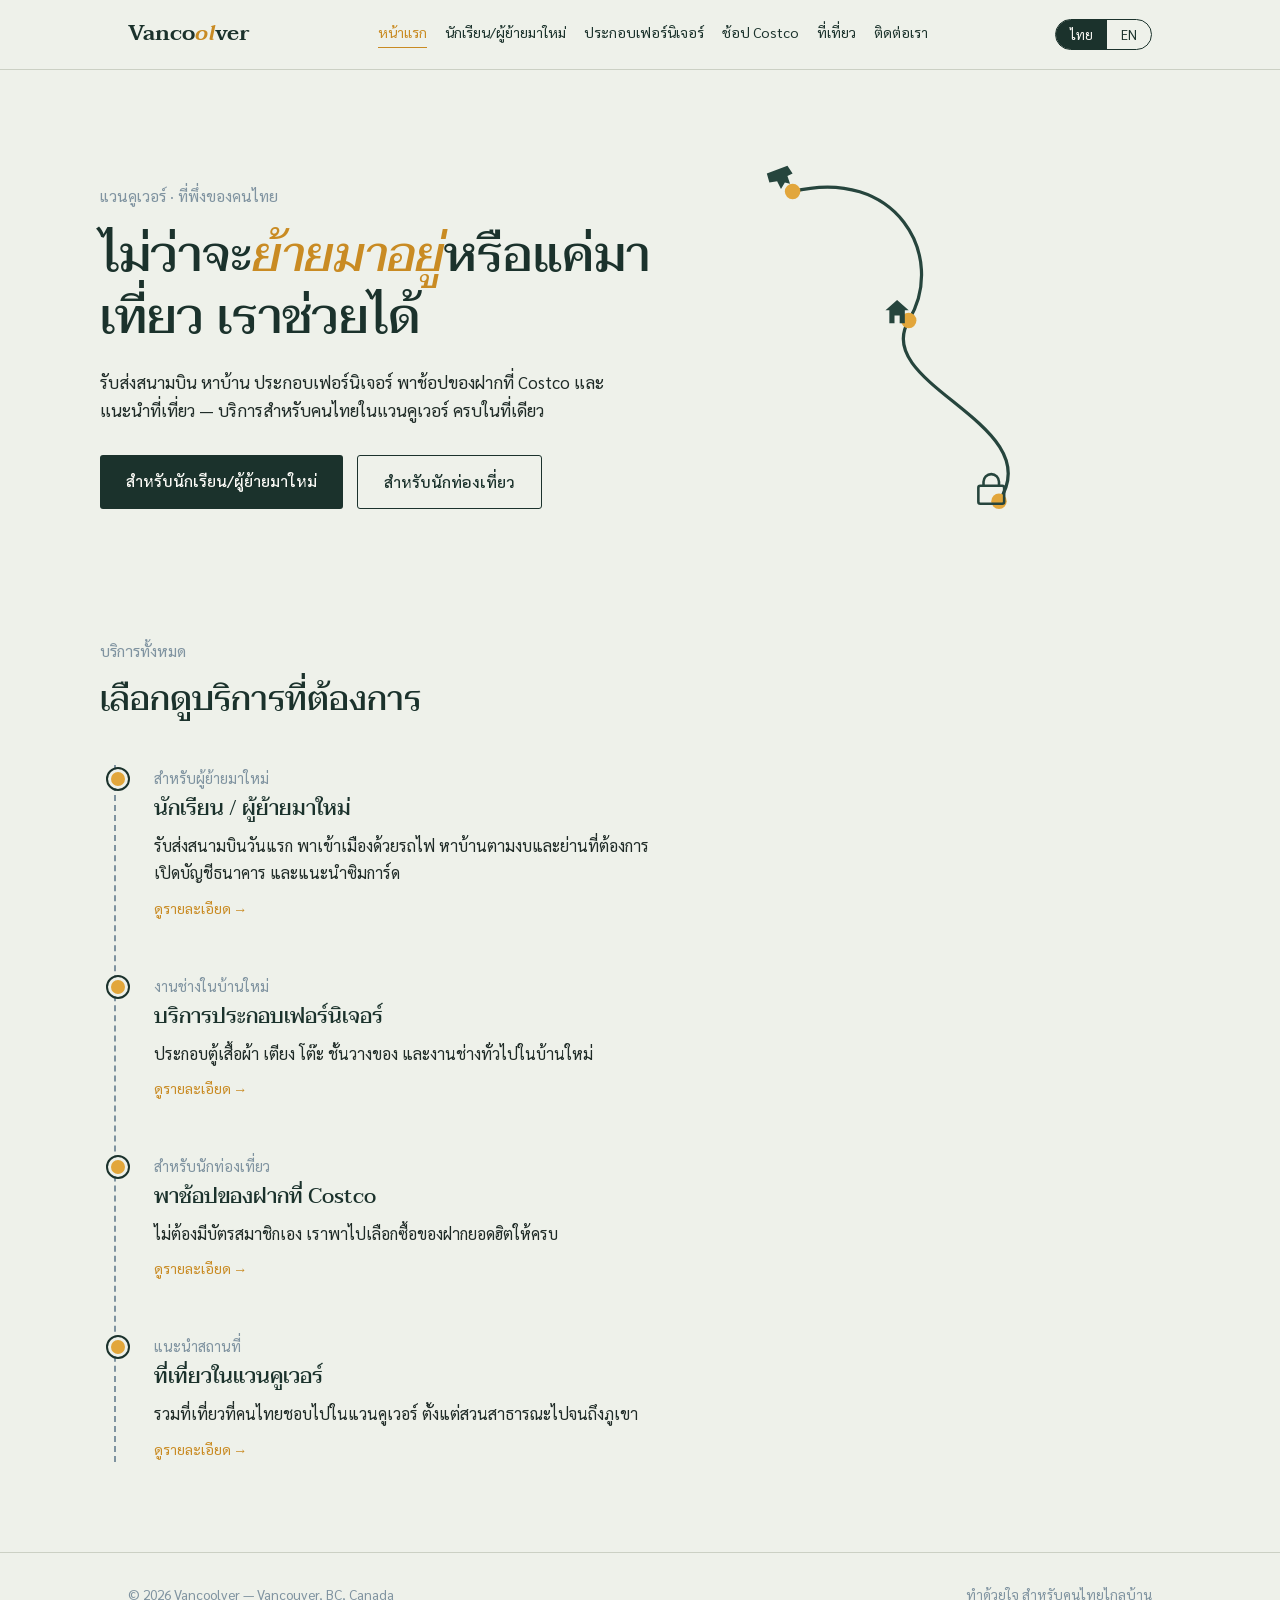
==== index.html @ 459ce17d "Add files via upload" ====
<!doctype html>
<html lang="th" class="lang-th">
<head>
<meta charset="UTF-8">
<meta name="viewport" content="width=device-width, initial-scale=1.0">
<title>Vancoolver — บริการสำหรับคนไทยในแวนคูเวอร์</title>
<meta name="description" content="Vancoolver: รับส่งสนามบิน หาบ้าน ประกอบเฟอร์นิเจอร์ พาช้อป Costco และแนะนำที่เที่ยว สำหรับคนไทยในแวนคูเวอร์">
<link rel="preconnect" href="https://fonts.googleapis.com">
<link rel="preconnect" href="https://fonts.gstatic.com" crossorigin>
<link href="https://fonts.googleapis.com/css2?family=Taviraj:ital,wght@0,400;0,500;0,600;1,400&family=Sarabun:wght@300;400;500;600&display=swap" rel="stylesheet">
<link rel="stylesheet" href="styles.css">
</head>
<body>

<header class="site">
  <div class="header-inner">
    <a href="index.html" class="logo">Vanco<em>ol</em>ver</a>
    <nav class="nav-links">
      <a href="index.html" class="current"><span class="th">หน้าแรก</span><span class="en">Home</span></a>
      <a href="students.html"><span class="th">นักเรียน/ผู้ย้ายมาใหม่</span><span class="en">Students &amp; newcomers</span></a>
      <a href="furniture.html"><span class="th">ประกอบเฟอร์นิเจอร์</span><span class="en">Furniture assembly</span></a>
      <a href="costco.html"><span class="th">ช้อป Costco</span><span class="en">Costco shopping</span></a>
      <a href="attractions.html"><span class="th">ที่เที่ยว</span><span class="en">Attractions</span></a>
      <a href="contact.html"><span class="th">ติดต่อเรา</span><span class="en">Contact</span></a>
    </nav>
    <div class="lang-toggle">
      <button type="button" data-lang="th" class="active">ไทย</button>
      <button type="button" data-lang="en">EN</button>
    </div>
  </div>
</header>

<main>
  <!-- HERO -->
  <section class="hero wrap hero-grid">
    <div>
      <div class="kicker">
        <span class="th">แวนคูเวอร์ · ที่พึ่งของคนไทย</span>
        <span class="en">Vancouver · your Thai contact here</span>
      </div>
      <h1 class="headline">
        <span class="th">ไม่ว่าจะ<span class="accent">ย้ายมาอยู่</span>หรือแค่มาเที่ยว เราช่วยได้</span>
        <span class="en">Moving here or just visiting — <span class="accent">we've got you</span></span>
      </h1>
      <p class="sub">
        <span class="th">รับส่งสนามบิน หาบ้าน ประกอบเฟอร์นิเจอร์ พาช้อปของฝากที่ Costco และแนะนำที่เที่ยว — บริการสำหรับคนไทยในแวนคูเวอร์ ครบในที่เดียว</span>
        <span class="en">Airport pickup, house hunting, furniture assembly, a Costco souvenir run, and Vancouver travel picks — everything for Thai visitors and newcomers, in one place.</span>
      </p>
      <div class="hero-ctas">
        <a href="students.html" class="btn btn-solid"><span class="th">สำหรับนักเรียน/ผู้ย้ายมาใหม่</span><span class="en">For students &amp; newcomers</span></a>
        <a href="attractions.html" class="btn btn-line"><span class="th">สำหรับนักท่องเที่ยว</span><span class="en">For visitors</span></a>
      </div>
    </div>
    <div class="route-art">
      <svg viewBox="0 0 340 320" fill="none" xmlns="http://www.w3.org/2000/svg">
        <path id="flightpath" d="M40 40 C 120 20, 160 90, 130 140 S 240 220, 200 280"
          stroke="#26453D" stroke-width="2.5" stroke-linecap="round"/>
        <circle cx="40" cy="40" r="6" fill="#E2A63B"/>
        <circle cx="130" cy="140" r="6" fill="#E2A63B"/>
        <circle cx="200" cy="280" r="6" fill="#E2A63B"/>
        <g transform="translate(20,18)">
          <path d="M0 8 L16 2 L20 8 L16 10 L18 16 L14 15 L11 20 L8 14 L2 15 Z" fill="#26453D"/>
        </g>
        <g transform="translate(112,124)">
          <path d="M9 0 L18 8 H15 V18 H11 V12 H7 V18 H3 V8 H0 Z" fill="#26453D"/>
        </g>
        <g transform="translate(184,262)">
          <rect x="0" y="6" width="20" height="14" rx="1.5" stroke="#26453D" stroke-width="2"/>
          <path d="M4 6 V3 a6 6 0 0 1 12 0 v3" stroke="#26453D" stroke-width="2"/>
        </g>
      </svg>
    </div>
  </section>

  <!-- SERVICE MAP -->
  <section class="wrap" style="padding:66px 0 90px;">
    <div class="section-head">
      <div class="kicker"><span class="th">บริการทั้งหมด</span><span class="en">Everything we offer</span></div>
      <h2><span class="th">เลือกดูบริการที่ต้องการ</span><span class="en">Pick the service you need</span></h2>
    </div>

    <div class="stops">
      <div class="stop">
        <a class="stop-link" href="students.html">
          <div class="stop-name"><span class="th">สำหรับผู้ย้ายมาใหม่</span><span class="en">For newcomers</span></div>
          <h3><span class="th">นักเรียน / ผู้ย้ายมาใหม่</span><span class="en">Students &amp; newcomers</span></h3>
          <p>
            <span class="th">รับส่งสนามบินวันแรก พาเข้าเมืองด้วยรถไฟ หาบ้านตามงบและย่านที่ต้องการ เปิดบัญชีธนาคาร และแนะนำซิมการ์ด</span>
            <span class="en">Airport pickup on arrival day, house hunting by budget and area, help opening a bank account, and a SIM card recommendation.</span>
          </p>
          <span class="go"><span class="th">ดูรายละเอียด →</span><span class="en">See details →</span></span>
        </a>
      </div>
      <div class="stop">
        <a class="stop-link" href="furniture.html">
          <div class="stop-name"><span class="th">งานช่างในบ้านใหม่</span><span class="en">Handywork for your place</span></div>
          <h3><span class="th">บริการประกอบเฟอร์นิเจอร์</span><span class="en">Furniture assembly</span></h3>
          <p>
            <span class="th">ประกอบตู้เสื้อผ้า เตียง โต๊ะ ชั้นวางของ และงานช่างทั่วไปในบ้านใหม่</span>
            <span class="en">Assembling wardrobes, bed frames, desks, shelving, and other general handyman jobs for your new place.</span>
          </p>
          <span class="go"><span class="th">ดูรายละเอียด →</span><span class="en">See details →</span></span>
        </a>
      </div>
      <div class="stop">
        <a class="stop-link" href="costco.html">
          <div class="stop-name"><span class="th">สำหรับนักท่องเที่ยว</span><span class="en">For visitors</span></div>
          <h3><span class="th">พาช้อปของฝากที่ Costco</span><span class="en">Costco souvenir shopping</span></h3>
          <p>
            <span class="th">ไม่ต้องมีบัตรสมาชิกเอง เราพาไปเลือกซื้อของฝากยอดฮิตให้ครบ</span>
            <span class="en">No membership needed — we take you to pick up the most popular souvenirs.</span>
          </p>
          <span class="go"><span class="th">ดูรายละเอียด →</span><span class="en">See details →</span></span>
        </a>
      </div>
      <div class="stop">
        <a class="stop-link" href="attractions.html">
          <div class="stop-name"><span class="th">แนะนำสถานที่</span><span class="en">Travel picks</span></div>
          <h3><span class="th">ที่เที่ยวในแวนคูเวอร์</span><span class="en">Vancouver attractions</span></h3>
          <p>
            <span class="th">รวมที่เที่ยวที่คนไทยชอบไปในแวนคูเวอร์ ตั้งแต่สวนสาธารณะไปจนถึงภูเขา</span>
            <span class="en">Our picks for the spots Thai visitors love, from city parks to mountaintops.</span>
          </p>
          <span class="go"><span class="th">ดูรายละเอียด →</span><span class="en">See details →</span></span>
        </a>
      </div>
    </div>
  </section>
</main>

<footer>
  <div class="wrap">
    <span>© 2026 Vancoolver — Vancouver, BC, Canada</span>
    <span><span class="th">ทำด้วยใจ สำหรับคนไทยไกลบ้าน</span><span class="en">Made with care, for Thais far from home</span></span>
  </div>
</footer>

<script src="script.js"></script>
</body>
</html>
---- styles.css ----
:root{
  --paper:#EEF1EA;
  --paper-2:#E6E9DF;
  --ink:#1E2A26;
  --forest:#26453D;
  --forest-2:#1B322C;
  --mist:#7F93A0;
  --lantern:#E2A63B;
  --lantern-2:#C98B23;
  --rain:#CBD0C4;
  --white:#FBFAF6;
}
*{box-sizing:border-box;}
html,body{margin:0;padding:0;}
html{scroll-behavior:smooth;}
body{
  background:var(--paper);color:var(--ink);
  font-family:'Sarabun',sans-serif;font-weight:400;line-height:1.7;
  -webkit-font-smoothing:antialiased;
}
h1,h2,h3,.display{
  font-family:'Taviraj',serif;font-weight:500;line-height:1.25;margin:0;color:var(--forest-2);
}
a{color:inherit;}
img,svg{display:block;max-width:100%;}
.en{display:none;}
html.lang-en .en{display:inline;}
html.lang-en .th{display:none;}
.wrap{max-width:1080px;margin:0 auto;padding:0 28px;}

/* ---------- Header ---------- */
header.site{
  position:sticky;top:0;z-index:40;background:rgba(238,241,234,0.92);
  backdrop-filter:blur(6px);border-bottom:1px solid var(--rain);
}
.header-inner{
  display:flex;align-items:center;justify-content:space-between;
  padding:16px 28px;max-width:1080px;margin:0 auto;gap:20px;
}
.logo{font-family:'Taviraj',serif;font-size:1.35rem;font-weight:600;color:var(--forest-2);text-decoration:none;flex-shrink:0;}
.logo em{font-style:italic;color:var(--lantern-2);}
.nav-links{display:flex;gap:18px;align-items:center;flex-wrap:wrap;}
.nav-links a{font-size:0.88rem;text-decoration:none;color:var(--forest-2);border-bottom:1px solid transparent;padding-bottom:2px;white-space:nowrap;}
.nav-links a.current{border-bottom-color:var(--lantern-2);color:var(--lantern-2);}
.nav-links a:hover{border-bottom-color:var(--lantern);}
.lang-toggle{display:flex;border:1px solid var(--forest-2);border-radius:999px;overflow:hidden;font-size:0.82rem;flex-shrink:0;}
.lang-toggle button{background:none;border:none;padding:6px 14px;cursor:pointer;font-family:'Sarabun',sans-serif;color:var(--forest-2);}
.lang-toggle button.active{background:var(--forest-2);color:var(--white);}
@media (max-width:900px){ .nav-links{display:none;} }

/* ---------- Hero ---------- */
.hero{padding:70px 0 20px;}
.hero-grid{display:grid;grid-template-columns:1.15fr 0.85fr;gap:48px;align-items:center;}
@media (max-width:860px){ .hero-grid{grid-template-columns:1fr;} }
.kicker{color:var(--mist);font-size:0.98rem;margin-bottom:14px;}
h1.headline{font-size:clamp(2.0rem, 4.2vw, 3.1rem);color:var(--forest-2);max-width:22ch;}
h1.headline .accent{color:var(--lantern-2);font-style:italic;}
.sub{margin-top:20px;font-size:1.05rem;max-width:58ch;}
.hero-ctas{margin-top:30px;display:flex;gap:14px;flex-wrap:wrap;}

.btn{display:inline-block;padding:13px 26px;border-radius:3px;text-decoration:none;font-size:0.98rem;font-weight:500;border:1px solid var(--forest-2);transition:transform .15s ease, background .15s ease;}
.btn-solid{background:var(--forest-2);color:var(--white);border:none;cursor:pointer;}
.btn-solid:hover{background:var(--forest);}
.btn-line{border-color:var(--forest-2);color:var(--forest-2);}
.btn-line:hover{background:var(--forest-2);color:var(--white);}
.btn:active{transform:scale(0.98);}

/* ---------- Section head ---------- */
.section-head{max-width:60ch;margin-bottom:44px;}
.section-head h2{font-size:clamp(1.5rem,2.8vw,2.1rem);}

/* ---------- Timeline / stops (journey + homepage destination list) ---------- */
.stops{position:relative;border-left:2px dashed var(--mist);margin-left:14px;padding-left:38px;}
.stop{position:relative;padding-bottom:52px;}
.stop:last-child{padding-bottom:0;}
.stop::before{
  content:"";position:absolute;left:-46px;top:4px;width:14px;height:14px;border-radius:50%;
  background:var(--lantern);border:3px solid var(--paper);outline:2px solid var(--forest-2);
}
.stop .stop-name{color:var(--mist);font-size:0.92rem;margin-bottom:6px;}
.stop h3{font-size:1.3rem;margin-bottom:10px;}
.stop p{margin:0;max-width:56ch;color:var(--ink);}
.stop a.stop-link{text-decoration:none;color:inherit;display:block;}
.stop a.stop-link:hover h3{color:var(--lantern-2);}
.stop .go{display:inline-block;margin-top:10px;font-size:0.88rem;color:var(--lantern-2);}

/* ---------- Dark band (settling-in / costco) ---------- */
.band-dark{padding:70px 0;background:var(--forest-2);color:var(--white);}
.band-dark h2{color:var(--white);}
.band-dark .kicker{color:#B9CFC5;}
.band-dark p{color:#DCE6DE;}
.two-col{display:grid;grid-template-columns:1fr 1fr;gap:46px;margin-top:44px;align-items:start;}
@media (max-width:800px){ .two-col{grid-template-columns:1fr;} }
.checklist{list-style:none;margin:0;padding:0;}
.checklist li{padding:10px 0;border-bottom:1px solid rgba(255,255,255,0.12);display:flex;gap:12px;align-items:baseline;}
.checklist li:last-child{border-bottom:none;}
.checklist .mark{color:var(--lantern);flex-shrink:0;}
.subhead-white{color:var(--white);font-size:1.15rem;margin-bottom:14px;border-bottom:1px solid rgba(255,255,255,0.25);padding-bottom:12px;}
.note-box{margin-top:26px;border:1px solid rgba(255,255,255,0.3);padding:16px 18px;font-size:0.92rem;color:#DCE6DE;}

/* ---------- Spot list (attractions) ---------- */
.spot-list{display:grid;grid-template-columns:1fr;gap:0;border-top:1px solid var(--rain);}
.spot{display:grid;grid-template-columns:60px 1fr;gap:26px;padding:26px 0;border-bottom:1px solid var(--rain);}
.spot .spot-mark{font-family:'Taviraj',serif;font-style:italic;color:var(--mist);font-size:1rem;padding-top:2px;}
.spot h3{font-size:1.2rem;margin-bottom:8px;}
.spot p{margin:0;max-width:58ch;}
.spot .tag-line{font-size:0.85rem;color:var(--lantern-2);margin-top:8px;}

/* ---------- Ticket / form ---------- */
.request{padding:78px 0;}
.ticket{background:var(--white);border:1px solid var(--forest-2);position:relative;box-shadow:6px 6px 0 var(--lantern);}
.ticket-top{padding:30px 34px 22px;border-bottom:1px dashed var(--forest-2);display:flex;justify-content:space-between;align-items:flex-start;gap:20px;flex-wrap:wrap;}
.ticket-top h2{font-size:1.5rem;}
.ticket-top .tag{font-size:0.85rem;color:var(--mist);border:1px solid var(--mist);padding:4px 10px;border-radius:999px;white-space:nowrap;}
form.request-form{padding:30px 34px 34px;}
.field-row{display:grid;grid-template-columns:1fr 1fr;gap:20px;}
@media (max-width:600px){ .field-row{grid-template-columns:1fr;} }
.field{margin-bottom:20px;}
.field label{display:block;font-size:0.9rem;color:var(--mist);margin-bottom:6px;}
.field input,.field select,.field textarea{
  width:100%;padding:11px 12px;border:1px solid var(--rain);border-radius:2px;
  background:var(--paper);font-family:'Sarabun',sans-serif;font-size:0.98rem;color:var(--ink);
}
.field textarea{resize:vertical;min-height:90px;}
.field input:focus,.field select:focus,.field textarea:focus{outline:2px solid var(--lantern);outline-offset:1px;border-color:var(--forest-2);}
.confirm-msg{margin-top:16px;padding:12px 16px;background:#EAF3EC;border:1px solid var(--forest);color:var(--forest-2);font-size:0.92rem;display:none;}
.confirm-msg.show{display:block;}

/* ---------- Contact ---------- */
.contact{padding:20px 0 90px;}
.contact-grid{display:grid;grid-template-columns:repeat(4,1fr);gap:18px;margin-top:36px;}
@media (max-width:860px){ .contact-grid{grid-template-columns:repeat(2,1fr);} }
@media (max-width:480px){ .contact-grid{grid-template-columns:1fr;} }
.contact-card{border:1px solid var(--forest-2);padding:24px 20px;text-decoration:none;color:var(--ink);transition:background .15s ease;}
.contact-card:hover{background:var(--paper-2);}
.contact-card .ch-name{font-family:'Taviraj',serif;font-size:1.1rem;color:var(--forest-2);margin-bottom:6px;}
.contact-card .ch-detail{font-size:0.9rem;color:var(--ink);}
.contact-note{margin-top:34px;font-size:0.92rem;color:var(--mist);max-width:60ch;}

/* ---------- Cross-link banner ---------- */
.cross-link{
  border:1px dashed var(--forest-2);padding:22px 26px;display:flex;justify-content:space-between;
  align-items:center;flex-wrap:wrap;gap:14px;margin:0 0 10px;
}
.cross-link p{margin:0;max-width:56ch;}

footer{padding:30px 0;border-top:1px solid var(--rain);font-size:0.85rem;color:var(--mist);}
footer .wrap{display:flex;justify-content:space-between;flex-wrap:wrap;gap:10px;}

/* hero route illustration (home page) */
.route-art svg{width:100%;height:auto;}
#flightpath{stroke-dasharray:600;stroke-dashoffset:600;animation:draw 2.1s ease forwards 0.3s;}
@media (prefers-reduced-motion: reduce){ #flightpath{animation:none;stroke-dashoffset:0;} }
@keyframes draw{ to{stroke-dashoffset:0;} }
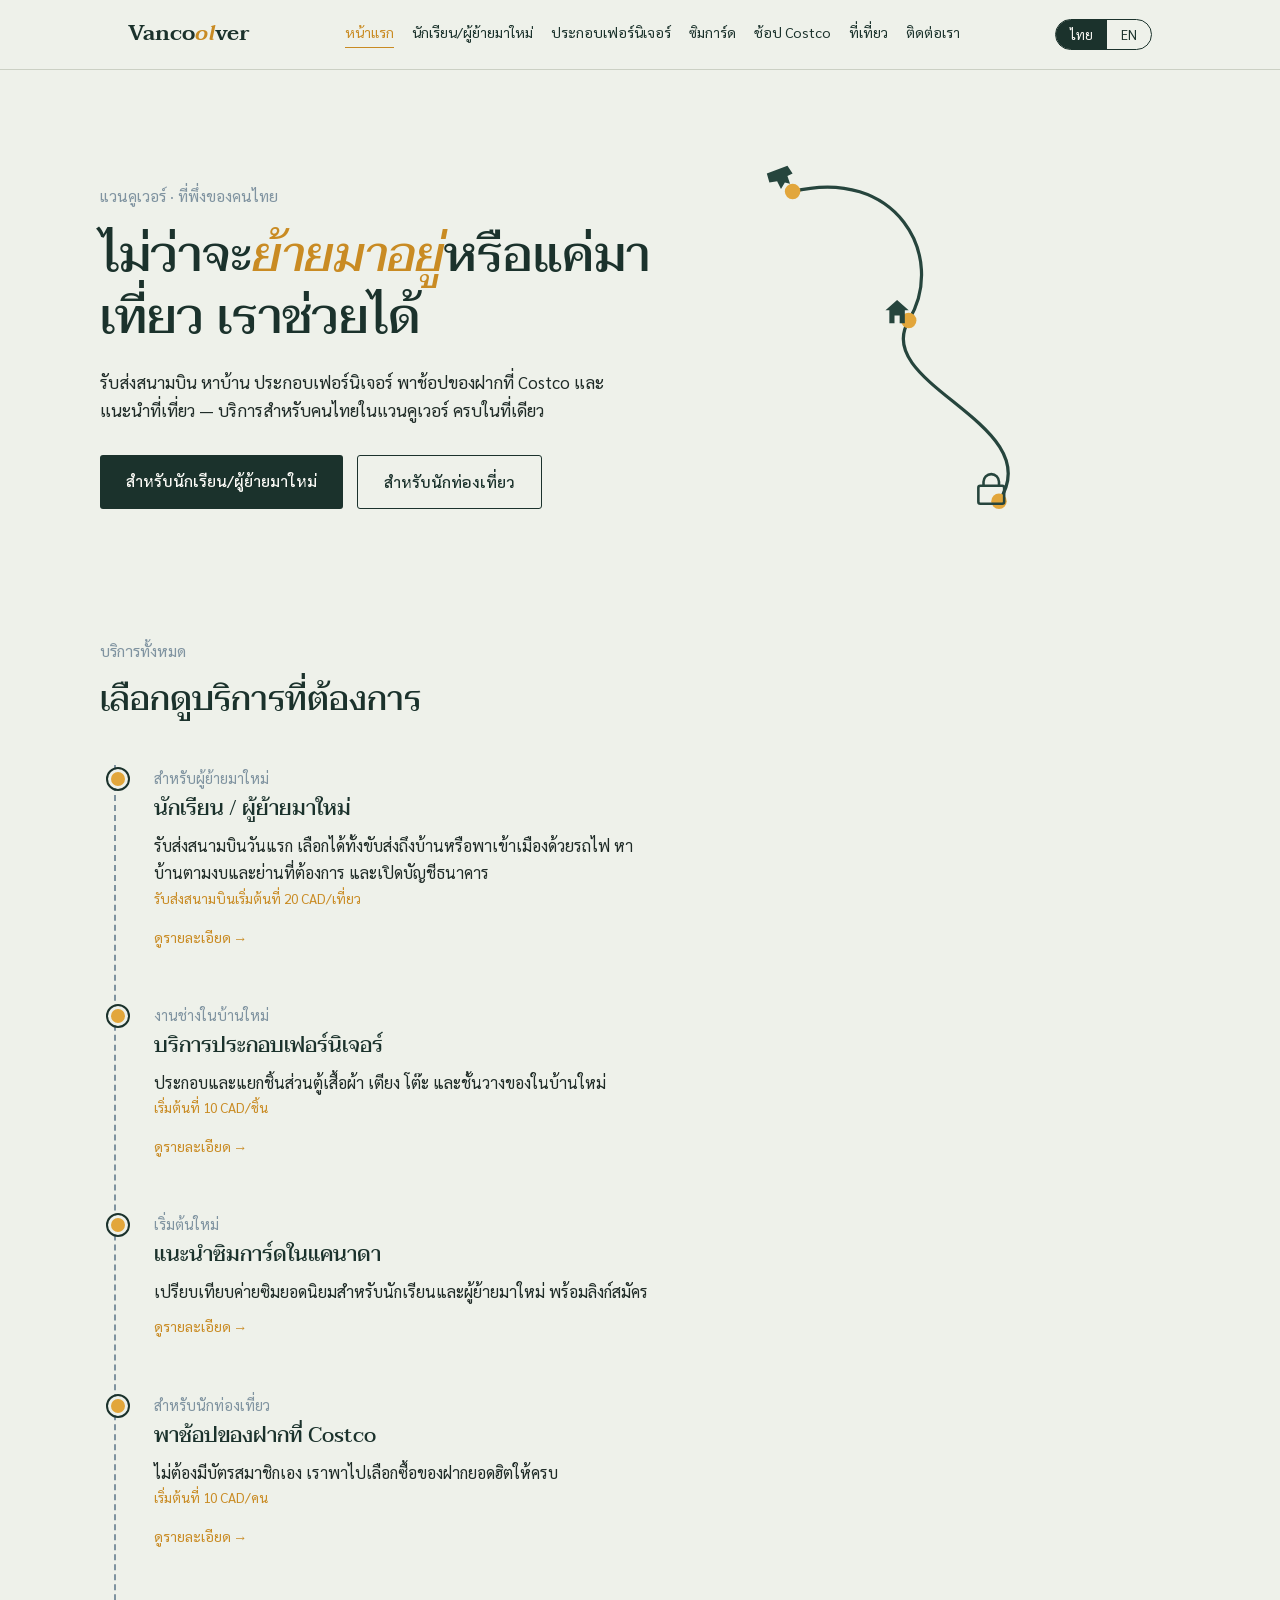
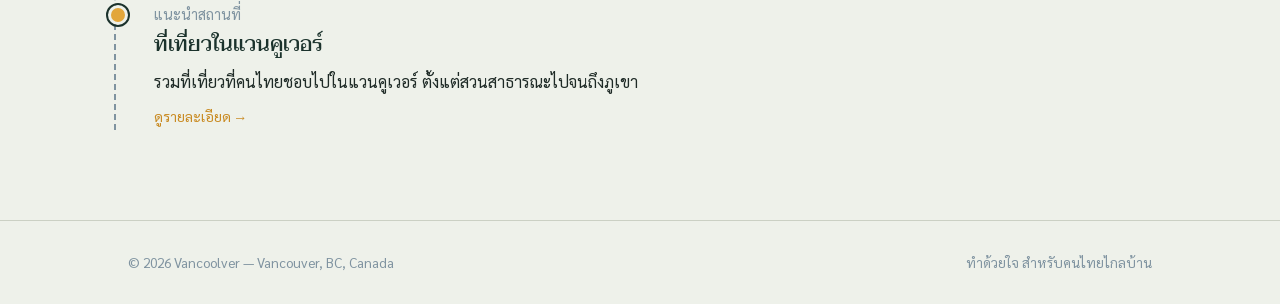
==== commit e6b7f19c: "Add files via upload" ====
--- a/index.html
+++ b/index.html
@@ -8,7 +8,180 @@
 <link rel="preconnect" href="https://fonts.googleapis.com">
 <link rel="preconnect" href="https://fonts.gstatic.com" crossorigin>
 <link href="https://fonts.googleapis.com/css2?family=Taviraj:ital,wght@0,400;0,500;0,600;1,400&family=Sarabun:wght@300;400;500;600&display=swap" rel="stylesheet">
-<link rel="stylesheet" href="styles.css">
+<style>
+:root{
+  --paper:#EEF1EA;
+  --paper-2:#E6E9DF;
+  --ink:#1E2A26;
+  --forest:#26453D;
+  --forest-2:#1B322C;
+  --mist:#7F93A0;
+  --lantern:#E2A63B;
+  --lantern-2:#C98B23;
+  --rain:#CBD0C4;
+  --white:#FBFAF6;
+}
+*{box-sizing:border-box;}
+html,body{margin:0;padding:0;}
+html{scroll-behavior:smooth;}
+body{
+  background:var(--paper);color:var(--ink);
+  font-family:'Sarabun',sans-serif;font-weight:400;line-height:1.7;
+  -webkit-font-smoothing:antialiased;
+}
+h1,h2,h3,.display{
+  font-family:'Taviraj',serif;font-weight:500;line-height:1.25;margin:0;color:var(--forest-2);
+}
+a{color:inherit;}
+img,svg{display:block;max-width:100%;}
+.en{display:none;}
+html.lang-en .en{display:inline;}
+html.lang-en .th{display:none;}
+.wrap{max-width:1080px;margin:0 auto;padding:0 28px;}
+
+/* ---------- Header ---------- */
+header.site{
+  position:sticky;top:0;z-index:40;background:rgba(238,241,234,0.92);
+  backdrop-filter:blur(6px);border-bottom:1px solid var(--rain);
+}
+.header-inner{
+  position:relative;
+  display:flex;align-items:center;justify-content:space-between;
+  padding:16px 28px;max-width:1080px;margin:0 auto;gap:20px;
+}
+.logo{font-family:'Taviraj',serif;font-size:1.35rem;font-weight:600;color:var(--forest-2);text-decoration:none;flex-shrink:0;}
+.logo em{font-style:italic;color:var(--lantern-2);}
+.nav-links{display:flex;gap:18px;align-items:center;flex-wrap:wrap;}
+.nav-links a{font-size:0.88rem;text-decoration:none;color:var(--forest-2);border-bottom:1px solid transparent;padding-bottom:2px;white-space:nowrap;}
+.nav-links a.current{border-bottom-color:var(--lantern-2);color:var(--lantern-2);}
+.nav-links a:hover{border-bottom-color:var(--lantern);}
+.lang-toggle{display:flex;border:1px solid var(--forest-2);border-radius:999px;overflow:hidden;font-size:0.82rem;flex-shrink:0;}
+.lang-toggle button{background:none;border:none;padding:6px 14px;cursor:pointer;font-family:'Sarabun',sans-serif;color:var(--forest-2);}
+.lang-toggle button.active{background:var(--forest-2);color:var(--white);}
+.nav-toggle{
+  display:none;background:none;border:1px solid var(--forest-2);border-radius:4px;
+  padding:7px 9px;cursor:pointer;color:var(--forest-2);flex-shrink:0;
+}
+.nav-toggle svg{display:block;width:20px;height:20px;}
+@media (max-width:900px){
+  .nav-toggle{display:inline-flex;align-items:center;justify-content:center;}
+  .nav-links{
+    display:none;
+    position:absolute;top:100%;left:0;right:0;
+    background:var(--paper);border-bottom:1px solid var(--rain);
+    flex-direction:column;align-items:flex-start;
+    padding:16px 28px 22px;gap:16px;
+    box-shadow:0 8px 16px rgba(0,0,0,0.06);
+  }
+  .nav-links.open{display:flex;}
+}
+
+/* ---------- Hero ---------- */
+.hero{padding:70px 0 20px;}
+.hero-grid{display:grid;grid-template-columns:1.15fr 0.85fr;gap:48px;align-items:center;}
+@media (max-width:860px){ .hero-grid{grid-template-columns:1fr;} }
+.kicker{color:var(--mist);font-size:0.98rem;margin-bottom:14px;}
+h1.headline{font-size:clamp(2.0rem, 4.2vw, 3.1rem);color:var(--forest-2);max-width:22ch;}
+h1.headline .accent{color:var(--lantern-2);font-style:italic;}
+.sub{margin-top:20px;font-size:1.05rem;max-width:58ch;}
+.hero-ctas{margin-top:30px;display:flex;gap:14px;flex-wrap:wrap;}
+
+.btn{display:inline-block;padding:13px 26px;border-radius:3px;text-decoration:none;font-size:0.98rem;font-weight:500;border:1px solid var(--forest-2);transition:transform .15s ease, background .15s ease;}
+.btn-solid{background:var(--forest-2);color:var(--white);border:none;cursor:pointer;}
+.btn-solid:hover{background:var(--forest);}
+.btn-line{border-color:var(--forest-2);color:var(--forest-2);}
+.btn-line:hover{background:var(--forest-2);color:var(--white);}
+.btn:active{transform:scale(0.98);}
+
+/* ---------- Section head ---------- */
+.section-head{max-width:60ch;margin-bottom:44px;}
+.section-head h2{font-size:clamp(1.5rem,2.8vw,2.1rem);}
+
+/* ---------- Timeline / stops (journey + homepage destination list) ---------- */
+.stops{position:relative;border-left:2px dashed var(--mist);margin-left:14px;padding-left:38px;}
+.stop{position:relative;padding-bottom:52px;}
+.stop:last-child{padding-bottom:0;}
+.stop::before{
+  content:"";position:absolute;left:-46px;top:4px;width:14px;height:14px;border-radius:50%;
+  background:var(--lantern);border:3px solid var(--paper);outline:2px solid var(--forest-2);
+}
+.stop .stop-name{color:var(--mist);font-size:0.92rem;margin-bottom:6px;}
+.stop h3{font-size:1.3rem;margin-bottom:10px;}
+.stop p{margin:0;max-width:56ch;color:var(--ink);}
+.stop a.stop-link{text-decoration:none;color:inherit;display:block;}
+.stop a.stop-link:hover h3{color:var(--lantern-2);}
+.stop .go{display:inline-block;margin-top:10px;font-size:0.88rem;color:var(--lantern-2);}
+
+/* ---------- Dark band (settling-in / costco) ---------- */
+.band-dark{padding:70px 0;background:var(--forest-2);color:var(--white);}
+.band-dark h2{color:var(--white);}
+.band-dark .kicker{color:#B9CFC5;}
+.band-dark p{color:#DCE6DE;}
+.two-col{display:grid;grid-template-columns:1fr 1fr;gap:46px;margin-top:44px;align-items:start;}
+@media (max-width:800px){ .two-col{grid-template-columns:1fr;} }
+.checklist{list-style:none;margin:0;padding:0;}
+.checklist li{padding:10px 0;border-bottom:1px solid rgba(255,255,255,0.12);display:flex;gap:12px;align-items:baseline;}
+.checklist li:last-child{border-bottom:none;}
+.checklist .mark{color:var(--lantern);flex-shrink:0;}
+.subhead-white{color:var(--white);font-size:1.15rem;margin-bottom:14px;border-bottom:1px solid rgba(255,255,255,0.25);padding-bottom:12px;}
+.note-box{margin-top:26px;border:1px solid rgba(255,255,255,0.3);padding:16px 18px;font-size:0.92rem;color:#DCE6DE;}
+
+/* ---------- Spot list (attractions) ---------- */
+.spot-list{display:grid;grid-template-columns:1fr;gap:0;border-top:1px solid var(--rain);}
+.spot{display:grid;grid-template-columns:60px 1fr;gap:26px;padding:26px 0;border-bottom:1px solid var(--rain);}
+.spot .spot-mark{font-family:'Taviraj',serif;font-style:italic;color:var(--mist);font-size:1rem;padding-top:2px;}
+.spot h3{font-size:1.2rem;margin-bottom:8px;}
+.spot p{margin:0;max-width:58ch;}
+.spot .tag-line{font-size:0.85rem;color:var(--lantern-2);margin-top:8px;}
+
+/* ---------- Ticket / form ---------- */
+.request{padding:78px 0;}
+.ticket{background:var(--white);border:1px solid var(--forest-2);position:relative;box-shadow:6px 6px 0 var(--lantern);}
+.ticket-top{padding:30px 34px 22px;border-bottom:1px dashed var(--forest-2);display:flex;justify-content:space-between;align-items:flex-start;gap:20px;flex-wrap:wrap;}
+.ticket-top h2{font-size:1.5rem;}
+.ticket-top .tag{font-size:0.85rem;color:var(--mist);border:1px solid var(--mist);padding:4px 10px;border-radius:999px;white-space:nowrap;}
+form.request-form{padding:30px 34px 34px;}
+.field-row{display:grid;grid-template-columns:1fr 1fr;gap:20px;}
+@media (max-width:600px){ .field-row{grid-template-columns:1fr;} }
+.field{margin-bottom:20px;}
+.field label{display:block;font-size:0.9rem;color:var(--mist);margin-bottom:6px;}
+.field input,.field select,.field textarea{
+  width:100%;padding:11px 12px;border:1px solid var(--rain);border-radius:2px;
+  background:var(--paper);font-family:'Sarabun',sans-serif;font-size:0.98rem;color:var(--ink);
+}
+.field textarea{resize:vertical;min-height:90px;}
+.field input:focus,.field select:focus,.field textarea:focus{outline:2px solid var(--lantern);outline-offset:1px;border-color:var(--forest-2);}
+.confirm-msg{margin-top:16px;padding:12px 16px;background:#EAF3EC;border:1px solid var(--forest);color:var(--forest-2);font-size:0.92rem;display:none;}
+.confirm-msg.show{display:block;}
+
+/* ---------- Contact ---------- */
+.contact{padding:20px 0 90px;}
+.contact-grid{display:grid;grid-template-columns:repeat(4,1fr);gap:18px;margin-top:36px;}
+@media (max-width:860px){ .contact-grid{grid-template-columns:repeat(2,1fr);} }
+@media (max-width:480px){ .contact-grid{grid-template-columns:1fr;} }
+.contact-card{border:1px solid var(--forest-2);padding:24px 20px;text-decoration:none;color:var(--ink);transition:background .15s ease;}
+.contact-card:hover{background:var(--paper-2);}
+.contact-card .ch-name{font-family:'Taviraj',serif;font-size:1.1rem;color:var(--forest-2);margin-bottom:6px;}
+.contact-card .ch-detail{font-size:0.9rem;color:var(--ink);}
+.contact-note{margin-top:34px;font-size:0.92rem;color:var(--mist);max-width:60ch;}
+
+/* ---------- Cross-link banner ---------- */
+.cross-link{
+  border:1px dashed var(--forest-2);padding:22px 26px;display:flex;justify-content:space-between;
+  align-items:center;flex-wrap:wrap;gap:14px;margin:0 0 10px;
+}
+.cross-link p{margin:0;max-width:56ch;}
+
+footer{padding:30px 0;border-top:1px solid var(--rain);font-size:0.85rem;color:var(--mist);}
+footer .wrap{display:flex;justify-content:space-between;flex-wrap:wrap;gap:10px;}
+
+/* hero route illustration (home page) */
+.route-art svg{width:100%;height:auto;}
+#flightpath{stroke-dasharray:600;stroke-dashoffset:600;animation:draw 2.1s ease forwards 0.3s;}
+@media (prefers-reduced-motion: reduce){ #flightpath{animation:none;stroke-dashoffset:0;} }
+@keyframes draw{ to{stroke-dashoffset:0;} }
+
+</style>
 </head>
 <body>
 
@@ -19,6 +192,7 @@
       <a href="index.html" class="current"><span class="th">หน้าแรก</span><span class="en">Home</span></a>
       <a href="students.html"><span class="th">นักเรียน/ผู้ย้ายมาใหม่</span><span class="en">Students &amp; newcomers</span></a>
       <a href="furniture.html"><span class="th">ประกอบเฟอร์นิเจอร์</span><span class="en">Furniture assembly</span></a>
+      <a href="simcard.html"><span class="th">ซิมการ์ด</span><span class="en">SIM card</span></a>
       <a href="costco.html"><span class="th">ช้อป Costco</span><span class="en">Costco shopping</span></a>
       <a href="attractions.html"><span class="th">ที่เที่ยว</span><span class="en">Attractions</span></a>
       <a href="contact.html"><span class="th">ติดต่อเรา</span><span class="en">Contact</span></a>
@@ -27,6 +201,9 @@
       <button type="button" data-lang="th" class="active">ไทย</button>
       <button type="button" data-lang="en">EN</button>
     </div>
+    <button type="button" class="nav-toggle" id="navToggle" aria-label="Menu">
+      <svg viewBox="0 0 24 24" fill="none" stroke="currentColor" stroke-width="2" stroke-linecap="round"><line x1="3" y1="6" x2="21" y2="6"/><line x1="3" y1="12" x2="21" y2="12"/><line x1="3" y1="18" x2="21" y2="18"/></svg>
+    </button>
   </div>
 </header>
 
@@ -85,9 +262,10 @@
           <div class="stop-name"><span class="th">สำหรับผู้ย้ายมาใหม่</span><span class="en">For newcomers</span></div>
           <h3><span class="th">นักเรียน / ผู้ย้ายมาใหม่</span><span class="en">Students &amp; newcomers</span></h3>
           <p>
-            <span class="th">รับส่งสนามบินวันแรก พาเข้าเมืองด้วยรถไฟ หาบ้านตามงบและย่านที่ต้องการ เปิดบัญชีธนาคาร และแนะนำซิมการ์ด</span>
-            <span class="en">Airport pickup on arrival day, house hunting by budget and area, help opening a bank account, and a SIM card recommendation.</span>
-          </p>
+            <span class="th">รับส่งสนามบินวันแรก เลือกได้ทั้งขับส่งถึงบ้านหรือพาเข้าเมืองด้วยรถไฟ หาบ้านตามงบและย่านที่ต้องการ และเปิดบัญชีธนาคาร</span>
+            <span class="en">Airport pickup on arrival day — drop-off at your door or into the city by SkyTrain, your choice — plus house hunting by budget and area, and help opening a bank account.</span>
+          </p>
+          <div style="font-size:0.85rem;color:var(--lantern-2);margin-bottom:6px;"><span class="th">รับส่งสนามบินเริ่มต้นที่ 20 CAD/เที่ยว</span><span class="en">Airport pickup from $20 CAD/trip</span></div>
           <span class="go"><span class="th">ดูรายละเอียด →</span><span class="en">See details →</span></span>
         </a>
       </div>
@@ -96,8 +274,20 @@
           <div class="stop-name"><span class="th">งานช่างในบ้านใหม่</span><span class="en">Handywork for your place</span></div>
           <h3><span class="th">บริการประกอบเฟอร์นิเจอร์</span><span class="en">Furniture assembly</span></h3>
           <p>
-            <span class="th">ประกอบตู้เสื้อผ้า เตียง โต๊ะ ชั้นวางของ และงานช่างทั่วไปในบ้านใหม่</span>
-            <span class="en">Assembling wardrobes, bed frames, desks, shelving, and other general handyman jobs for your new place.</span>
+            <span class="th">ประกอบและแยกชิ้นส่วนตู้เสื้อผ้า เตียง โต๊ะ และชั้นวางของในบ้านใหม่</span>
+            <span class="en">Assembling and disassembling wardrobes, bed frames, desks, and shelving for your new place.</span>
+          </p>
+          <div style="font-size:0.85rem;color:var(--lantern-2);margin-bottom:6px;"><span class="th">เริ่มต้นที่ 10 CAD/ชิ้น</span><span class="en">From $10 CAD/item</span></div>
+          <span class="go"><span class="th">ดูรายละเอียด →</span><span class="en">See details →</span></span>
+        </a>
+      </div>
+      <div class="stop">
+        <a class="stop-link" href="simcard.html">
+          <div class="stop-name"><span class="th">เริ่มต้นใหม่</span><span class="en">Getting set up</span></div>
+          <h3><span class="th">แนะนำซิมการ์ดในแคนาดา</span><span class="en">SIM card recommendations</span></h3>
+          <p>
+            <span class="th">เปรียบเทียบค่ายซิมยอดนิยมสำหรับนักเรียนและผู้ย้ายมาใหม่ พร้อมลิงก์สมัคร</span>
+            <span class="en">A comparison of popular carriers for students and newcomers, with signup links.</span>
           </p>
           <span class="go"><span class="th">ดูรายละเอียด →</span><span class="en">See details →</span></span>
         </a>
@@ -110,6 +300,7 @@
             <span class="th">ไม่ต้องมีบัตรสมาชิกเอง เราพาไปเลือกซื้อของฝากยอดฮิตให้ครบ</span>
             <span class="en">No membership needed — we take you to pick up the most popular souvenirs.</span>
           </p>
+          <div style="font-size:0.85rem;color:var(--lantern-2);margin-bottom:6px;"><span class="th">เริ่มต้นที่ 10 CAD/คน</span><span class="en">From $10 CAD/person</span></div>
           <span class="go"><span class="th">ดูรายละเอียด →</span><span class="en">See details →</span></span>
         </a>
       </div>
@@ -135,6 +326,41 @@
   </div>
 </footer>
 
-<script src="script.js"></script>
+<script>
+document.addEventListener('DOMContentLoaded', () => {
+  const langButtons = document.querySelectorAll('.lang-toggle button');
+  langButtons.forEach(btn => {
+    btn.addEventListener('click', () => {
+      const lang = btn.dataset.lang;
+      document.documentElement.classList.toggle('lang-en', lang === 'en');
+      document.documentElement.setAttribute('lang', lang);
+      langButtons.forEach(b => b.classList.toggle('active', b === btn));
+    });
+  });
+
+  const navToggle = document.getElementById('navToggle');
+  const navLinksEl = document.querySelector('.nav-links');
+  if (navToggle && navLinksEl) {
+    navToggle.addEventListener('click', () => navLinksEl.classList.toggle('open'));
+    navLinksEl.querySelectorAll('a').forEach(a => a.addEventListener('click', () => navLinksEl.classList.remove('open')));
+  }
+});
+
+/* Builds a mailto: link from a form's fields and opens it.
+   fields = [[labelTh, labelEn, elementId], ...] */
+function sendAsEmail(formEl, confirmEl, subjectTh, subjectEn, fields) {
+  formEl.addEventListener('submit', (e) => {
+    e.preventDefault();
+    const isEn = document.documentElement.classList.contains('lang-en');
+    const val = id => (document.getElementById(id) && document.getElementById(id).value) || '-';
+    const subject = isEn ? subjectEn : subjectTh;
+    const bodyLines = fields.map(([labelTh, labelEn, id]) => `${isEn ? labelEn : labelTh}: ${val(id)}`);
+    const body = encodeURIComponent(bodyLines.join('\n'));
+    window.location.href = `mailto:vancoolver.official@outlook.com?subject=${encodeURIComponent(subject)}&body=${body}`;
+    if (confirmEl) confirmEl.classList.add('show');
+  });
+}
+
+</script>
 </body>
 </html>
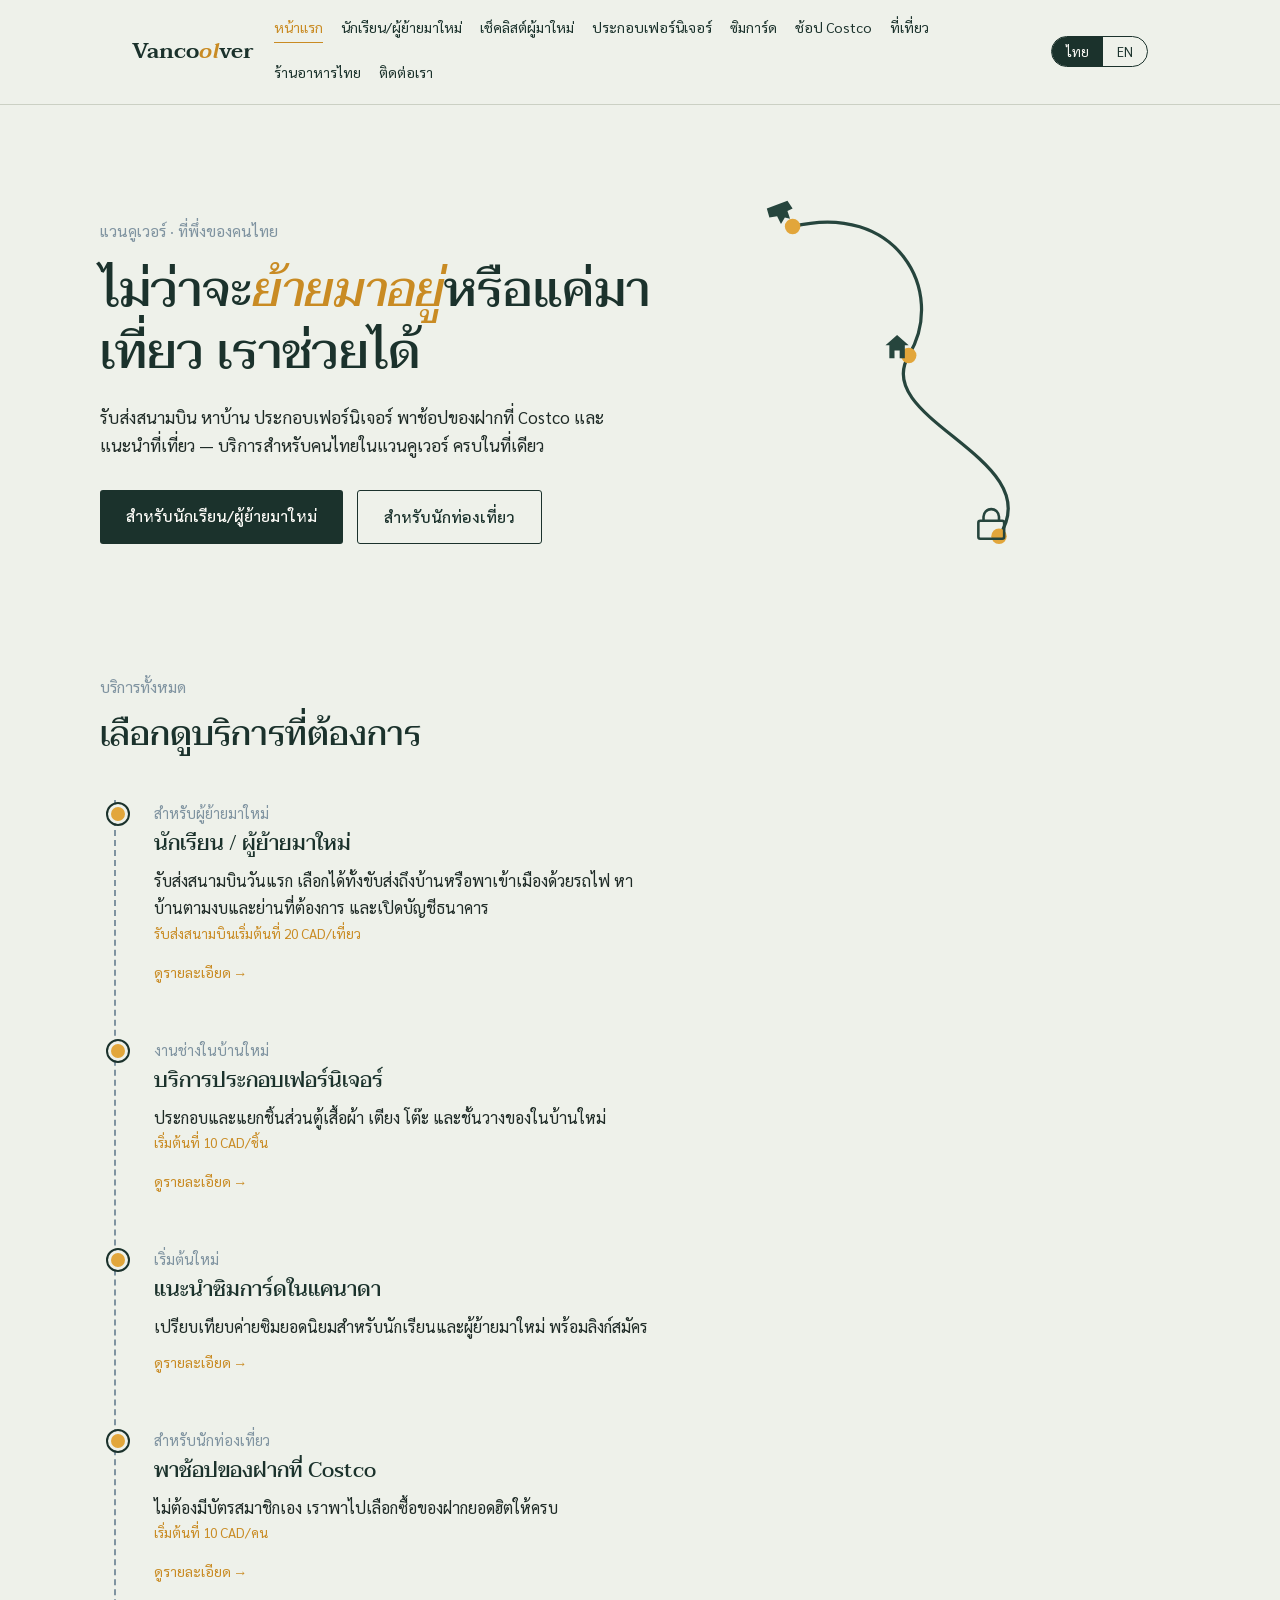
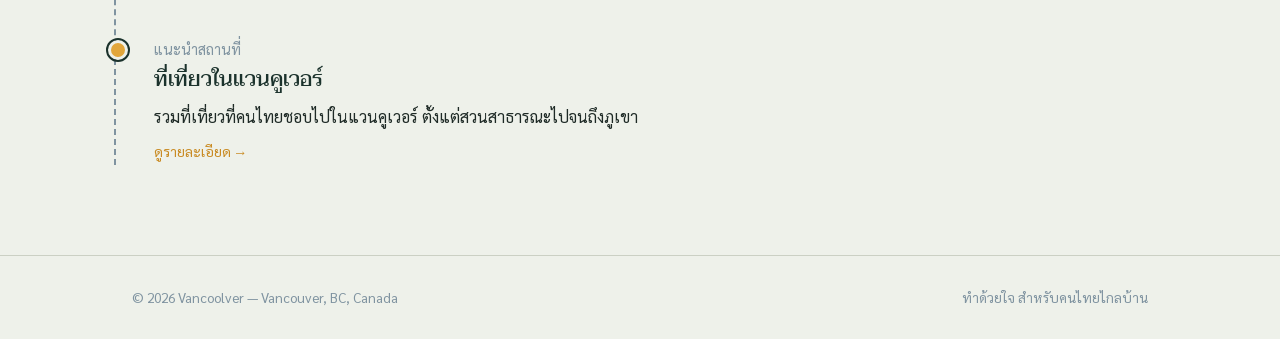
==== commit 10390b31: "Add files via upload" ====
--- a/index.html
+++ b/index.html
@@ -22,7 +22,7 @@
   --white:#FBFAF6;
 }
 *{box-sizing:border-box;}
-html,body{margin:0;padding:0;}
+html,body{margin:0;padding:0;max-width:100%;overflow-x:hidden;}
 html{scroll-behavior:smooth;}
 body{
   background:var(--paper);color:var(--ink);
@@ -37,7 +37,7 @@
 .en{display:none;}
 html.lang-en .en{display:inline;}
 html.lang-en .th{display:none;}
-.wrap{max-width:1080px;margin:0 auto;padding:0 28px;}
+.wrap{max-width:1080px;margin:0 auto;padding:0 32px;}
 
 /* ---------- Header ---------- */
 header.site{
@@ -47,7 +47,7 @@
 .header-inner{
   position:relative;
   display:flex;align-items:center;justify-content:space-between;
-  padding:16px 28px;max-width:1080px;margin:0 auto;gap:20px;
+  padding:16px 32px;max-width:1080px;margin:0 auto;gap:20px;
 }
 .logo{font-family:'Taviraj',serif;font-size:1.35rem;font-weight:600;color:var(--forest-2);text-decoration:none;flex-shrink:0;}
 .logo em{font-style:italic;color:var(--lantern-2);}
@@ -191,10 +191,12 @@
     <nav class="nav-links">
       <a href="index.html" class="current"><span class="th">หน้าแรก</span><span class="en">Home</span></a>
       <a href="students.html"><span class="th">นักเรียน/ผู้ย้ายมาใหม่</span><span class="en">Students &amp; newcomers</span></a>
+      <a href="checklist.html"><span class="th">เช็คลิสต์ผู้มาใหม่</span><span class="en">Newcomer checklist</span></a>
       <a href="furniture.html"><span class="th">ประกอบเฟอร์นิเจอร์</span><span class="en">Furniture assembly</span></a>
       <a href="simcard.html"><span class="th">ซิมการ์ด</span><span class="en">SIM card</span></a>
       <a href="costco.html"><span class="th">ช้อป Costco</span><span class="en">Costco shopping</span></a>
       <a href="attractions.html"><span class="th">ที่เที่ยว</span><span class="en">Attractions</span></a>
+      <a href="thai-food.html"><span class="th">ร้านอาหารไทย</span><span class="en">Thai food</span></a>
       <a href="contact.html"><span class="th">ติดต่อเรา</span><span class="en">Contact</span></a>
     </nav>
     <div class="lang-toggle">
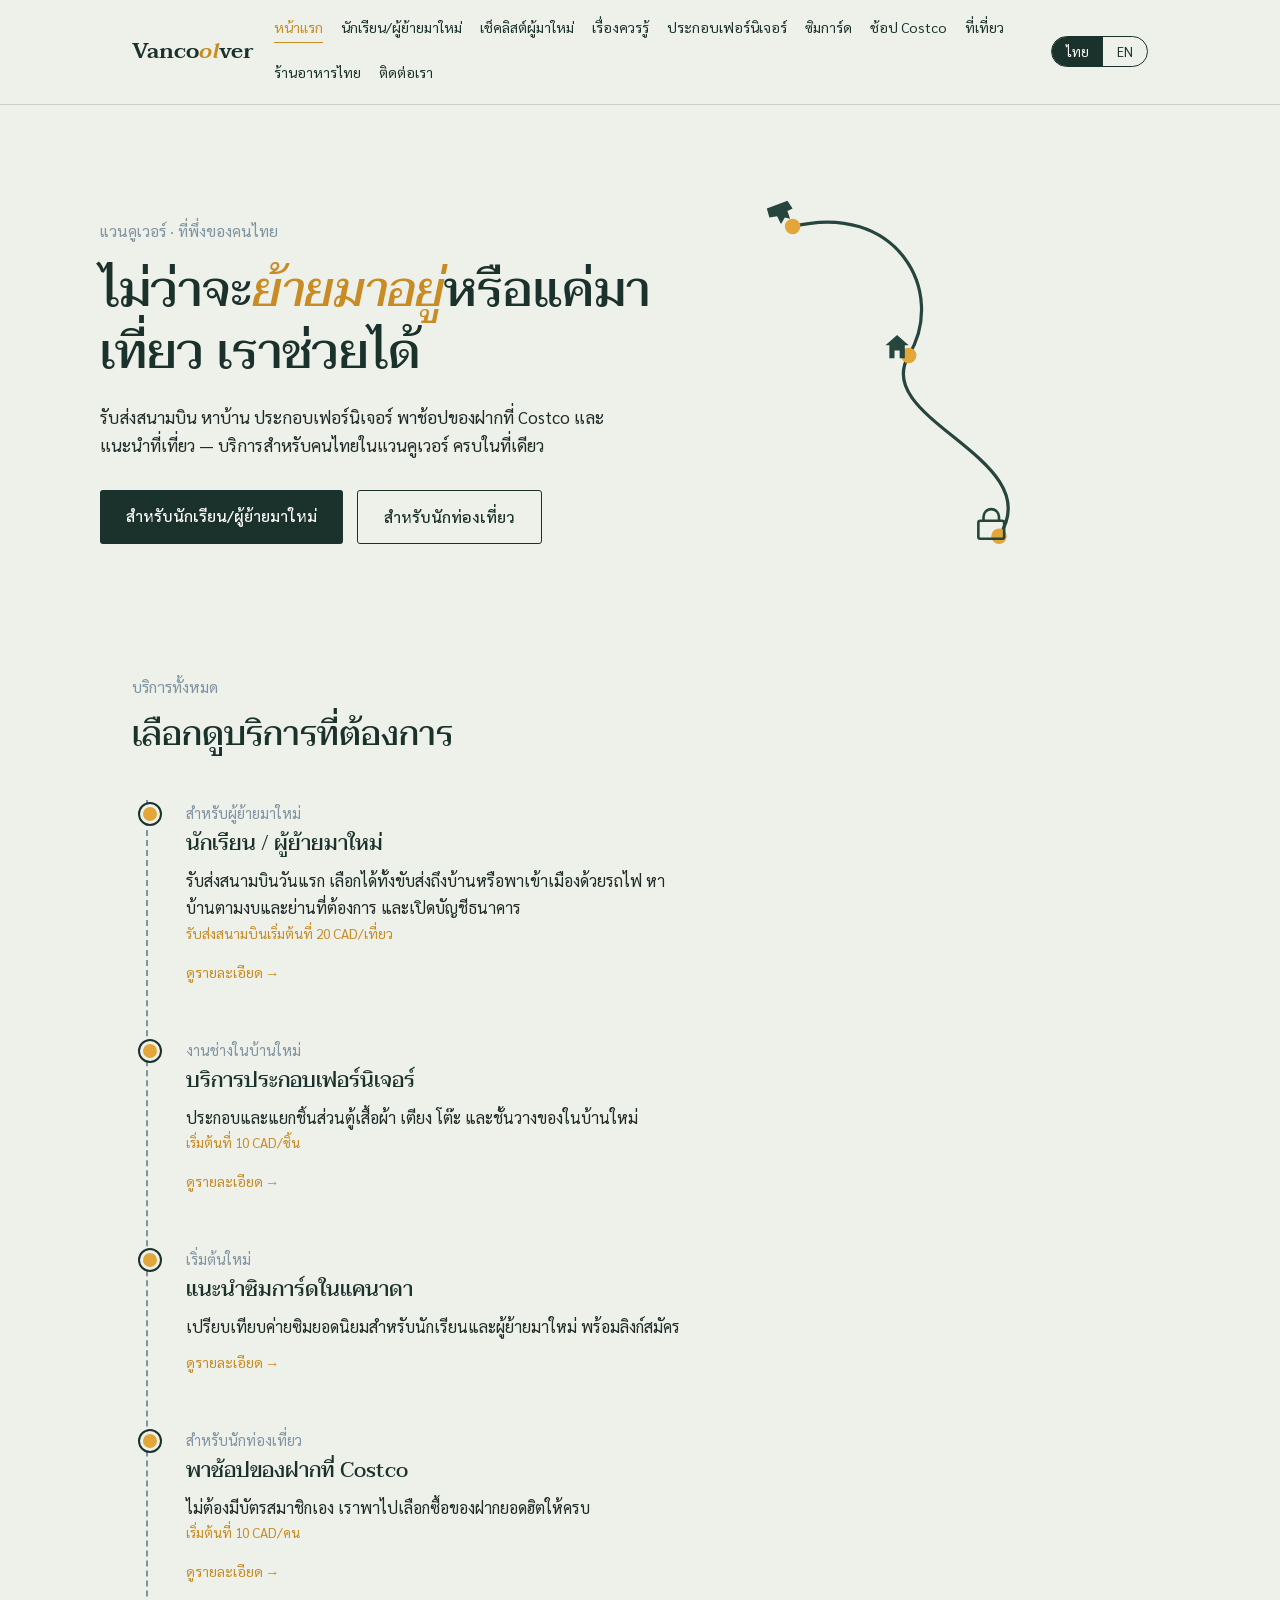
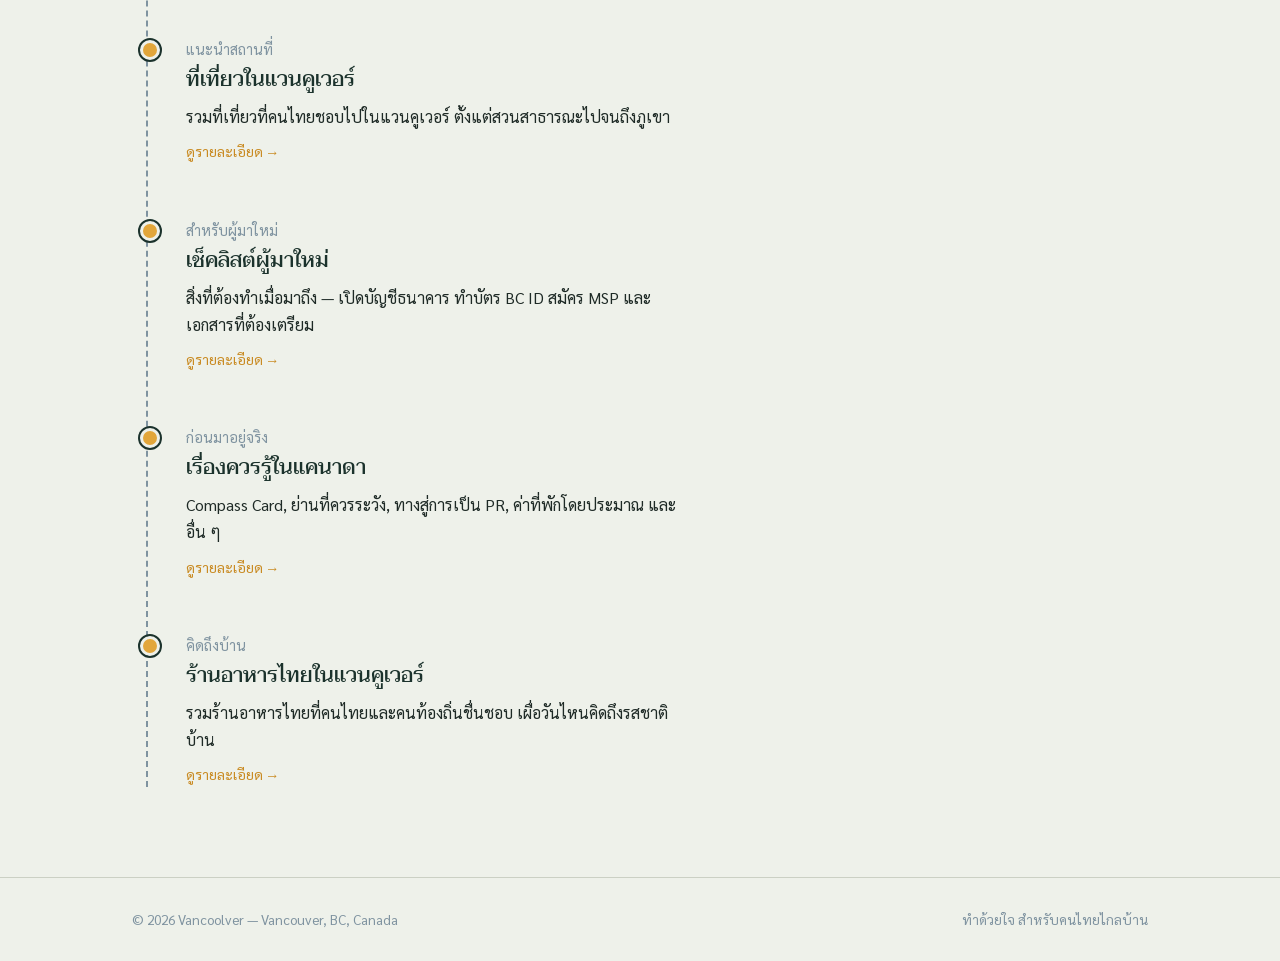
==== commit f1e6aca7: "Add files via upload" ====
--- a/index.html
+++ b/index.html
@@ -192,6 +192,7 @@
       <a href="index.html" class="current"><span class="th">หน้าแรก</span><span class="en">Home</span></a>
       <a href="students.html"><span class="th">นักเรียน/ผู้ย้ายมาใหม่</span><span class="en">Students &amp; newcomers</span></a>
       <a href="checklist.html"><span class="th">เช็คลิสต์ผู้มาใหม่</span><span class="en">Newcomer checklist</span></a>
+      <a href="goodtoknow.html"><span class="th">เรื่องควรรู้</span><span class="en">Things to know</span></a>
       <a href="furniture.html"><span class="th">ประกอบเฟอร์นิเจอร์</span><span class="en">Furniture assembly</span></a>
       <a href="simcard.html"><span class="th">ซิมการ์ด</span><span class="en">SIM card</span></a>
       <a href="costco.html"><span class="th">ช้อป Costco</span><span class="en">Costco shopping</span></a>
@@ -252,7 +253,7 @@
   </section>
 
   <!-- SERVICE MAP -->
-  <section class="wrap" style="padding:66px 0 90px;">
+  <section class="wrap" style="padding:66px 32px 90px;">
     <div class="section-head">
       <div class="kicker"><span class="th">บริการทั้งหมด</span><span class="en">Everything we offer</span></div>
       <h2><span class="th">เลือกดูบริการที่ต้องการ</span><span class="en">Pick the service you need</span></h2>
@@ -313,6 +314,39 @@
           <p>
             <span class="th">รวมที่เที่ยวที่คนไทยชอบไปในแวนคูเวอร์ ตั้งแต่สวนสาธารณะไปจนถึงภูเขา</span>
             <span class="en">Our picks for the spots Thai visitors love, from city parks to mountaintops.</span>
+          </p>
+          <span class="go"><span class="th">ดูรายละเอียด →</span><span class="en">See details →</span></span>
+        </a>
+      </div>
+      <div class="stop">
+        <a class="stop-link" href="checklist.html">
+          <div class="stop-name"><span class="th">สำหรับผู้มาใหม่</span><span class="en">For newcomers</span></div>
+          <h3><span class="th">เช็คลิสต์ผู้มาใหม่</span><span class="en">Newcomer checklist</span></h3>
+          <p>
+            <span class="th">สิ่งที่ต้องทำเมื่อมาถึง — เปิดบัญชีธนาคาร ทำบัตร BC ID สมัคร MSP และเอกสารที่ต้องเตรียม</span>
+            <span class="en">What to sort out when you arrive — bank account, BC ID, MSP, and the documents you'll need.</span>
+          </p>
+          <span class="go"><span class="th">ดูรายละเอียด →</span><span class="en">See details →</span></span>
+        </a>
+      </div>
+      <div class="stop">
+        <a class="stop-link" href="goodtoknow.html">
+          <div class="stop-name"><span class="th">ก่อนมาอยู่จริง</span><span class="en">Before you settle in</span></div>
+          <h3><span class="th">เรื่องควรรู้ในแคนาดา</span><span class="en">Things to know in Canada</span></h3>
+          <p>
+            <span class="th">Compass Card, ย่านที่ควรระวัง, ทางสู่การเป็น PR, ค่าที่พักโดยประมาณ และอื่น ๆ</span>
+            <span class="en">Compass Card, areas to be mindful of, paths to PR, rough housing costs, and more.</span>
+          </p>
+          <span class="go"><span class="th">ดูรายละเอียด →</span><span class="en">See details →</span></span>
+        </a>
+      </div>
+      <div class="stop">
+        <a class="stop-link" href="thai-food.html">
+          <div class="stop-name"><span class="th">คิดถึงบ้าน</span><span class="en">Missing home</span></div>
+          <h3><span class="th">ร้านอาหารไทยในแวนคูเวอร์</span><span class="en">Thai restaurants in Vancouver</span></h3>
+          <p>
+            <span class="th">รวมร้านอาหารไทยที่คนไทยและคนท้องถิ่นชื่นชอบ เผื่อวันไหนคิดถึงรสชาติบ้าน</span>
+            <span class="en">Thai restaurants loved by locals and Thais alike, for the days you're missing home.</span>
           </p>
           <span class="go"><span class="th">ดูรายละเอียด →</span><span class="en">See details →</span></span>
         </a>
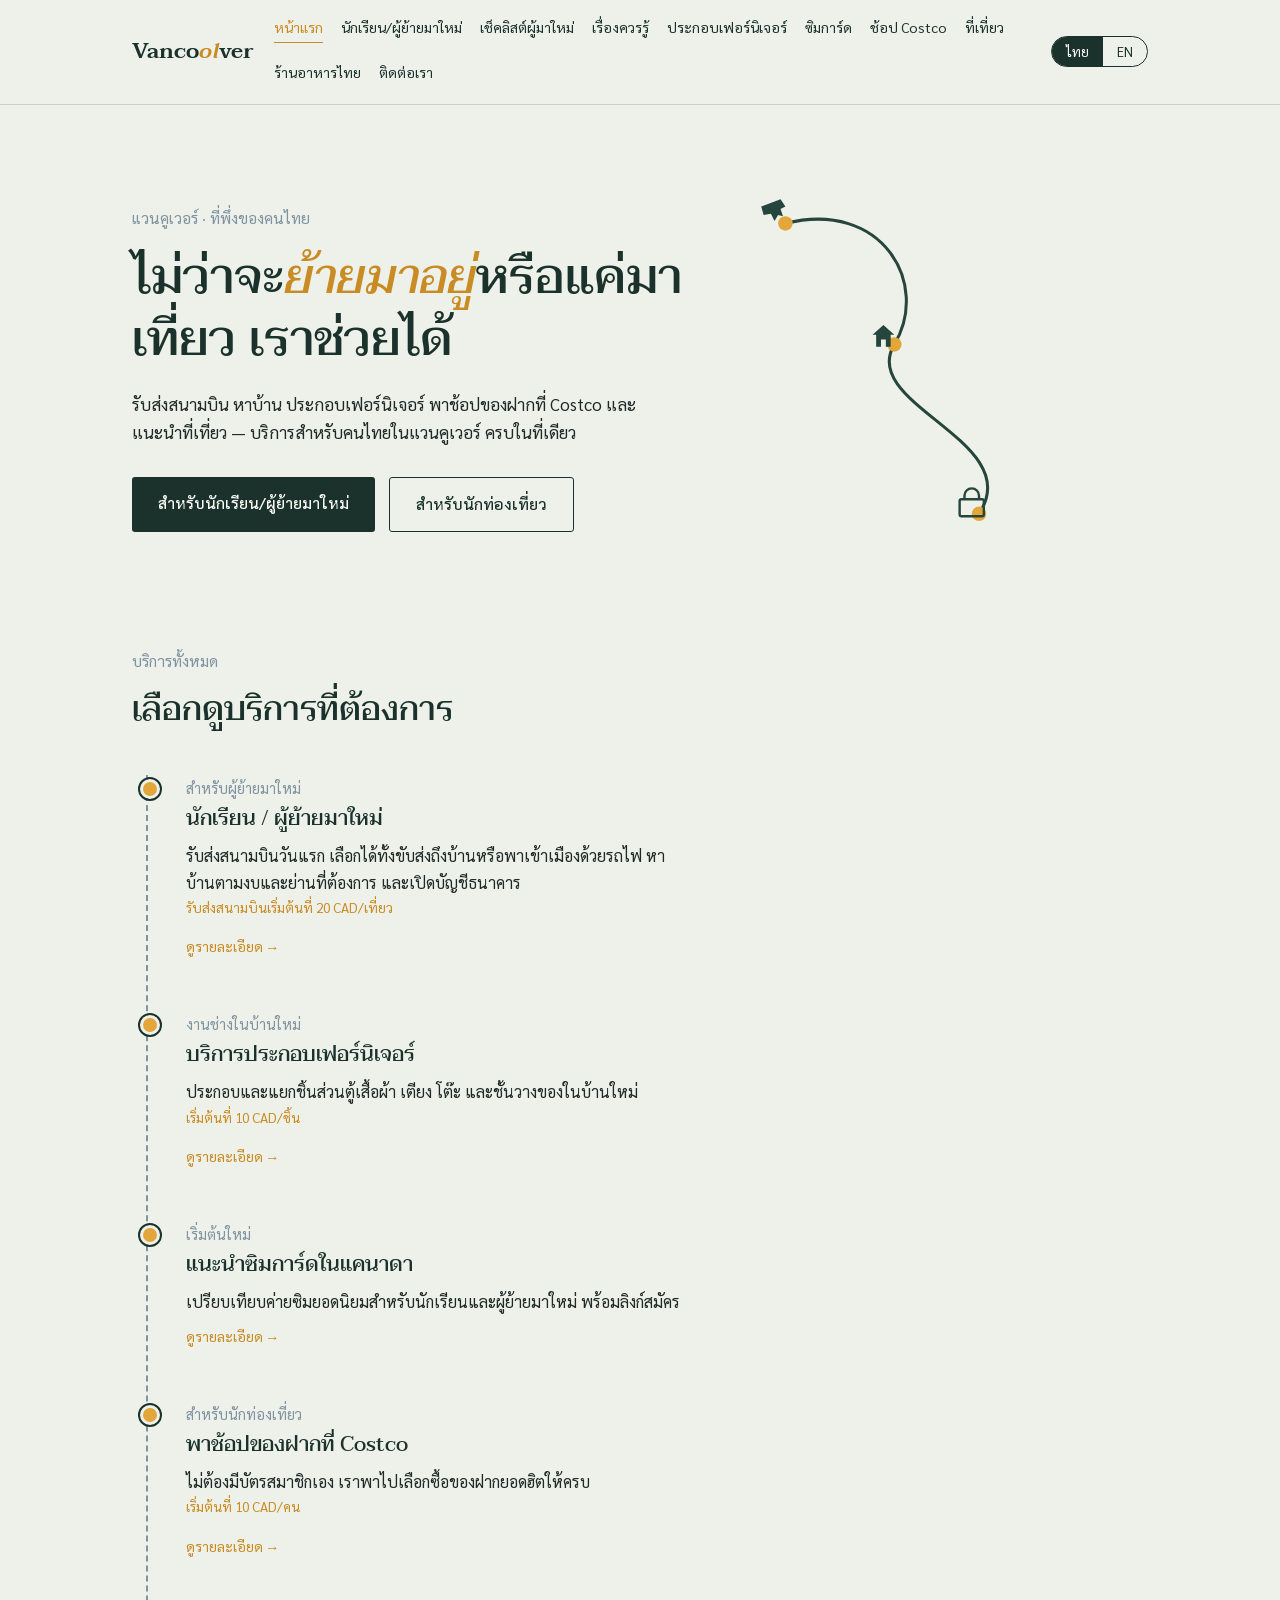
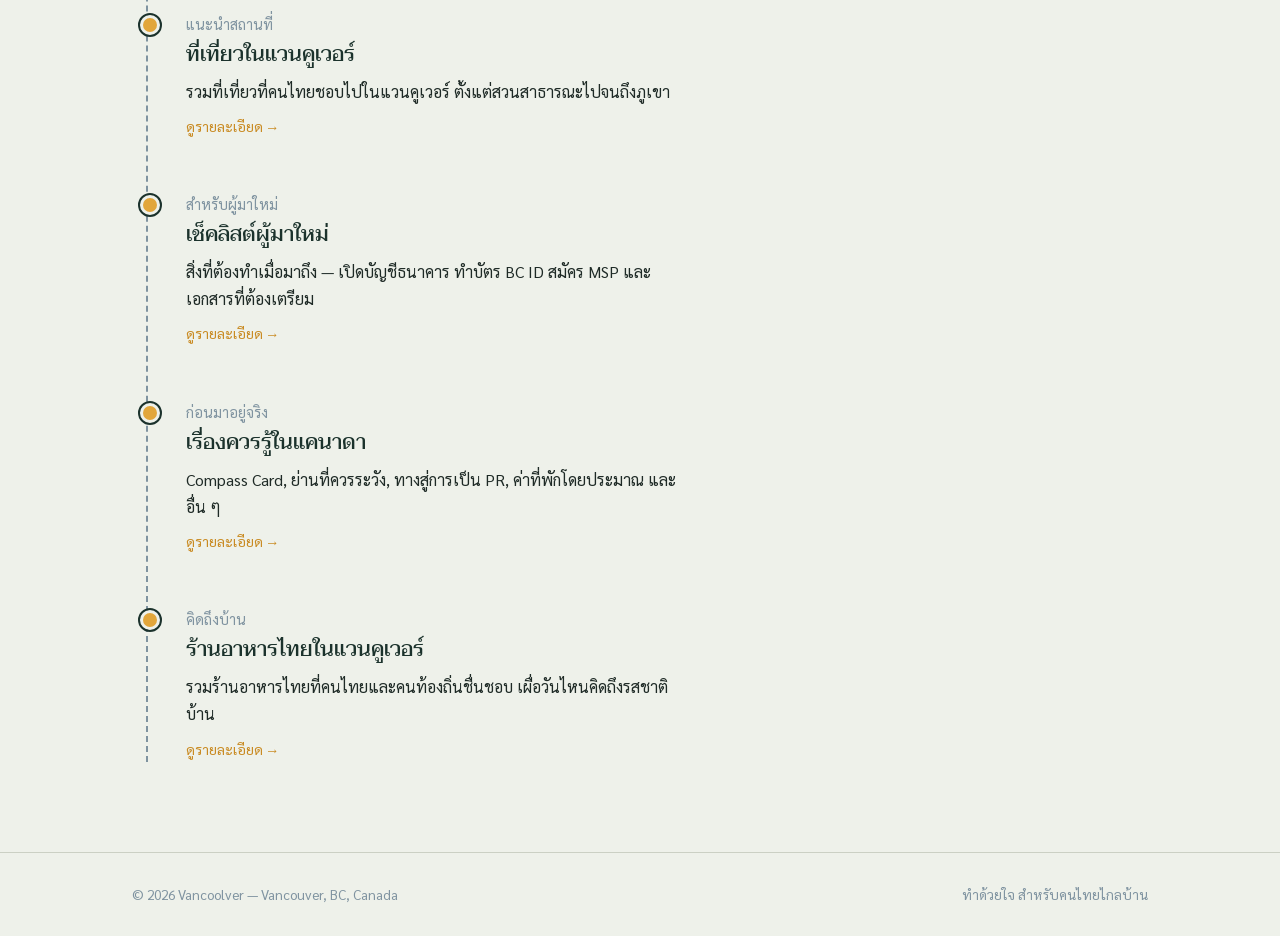
==== commit a2f0c2df: "Add files via upload" ====
--- a/index.html
+++ b/index.html
@@ -77,7 +77,7 @@
 }
 
 /* ---------- Hero ---------- */
-.hero{padding:70px 0 20px;}
+.hero{padding-top:70px;padding-bottom:20px;}
 .hero-grid{display:grid;grid-template-columns:1.15fr 0.85fr;gap:48px;align-items:center;}
 @media (max-width:860px){ .hero-grid{grid-template-columns:1fr;} }
 .kicker{color:var(--mist);font-size:0.98rem;margin-bottom:14px;}
@@ -135,7 +135,7 @@
 .spot .tag-line{font-size:0.85rem;color:var(--lantern-2);margin-top:8px;}
 
 /* ---------- Ticket / form ---------- */
-.request{padding:78px 0;}
+.request{padding-top:78px;padding-bottom:78px;}
 .ticket{background:var(--white);border:1px solid var(--forest-2);position:relative;box-shadow:6px 6px 0 var(--lantern);}
 .ticket-top{padding:30px 34px 22px;border-bottom:1px dashed var(--forest-2);display:flex;justify-content:space-between;align-items:flex-start;gap:20px;flex-wrap:wrap;}
 .ticket-top h2{font-size:1.5rem;}
@@ -155,7 +155,7 @@
 .confirm-msg.show{display:block;}
 
 /* ---------- Contact ---------- */
-.contact{padding:20px 0 90px;}
+.contact{padding-top:20px;padding-bottom:90px;}
 .contact-grid{display:grid;grid-template-columns:repeat(4,1fr);gap:18px;margin-top:36px;}
 @media (max-width:860px){ .contact-grid{grid-template-columns:repeat(2,1fr);} }
 @media (max-width:480px){ .contact-grid{grid-template-columns:1fr;} }
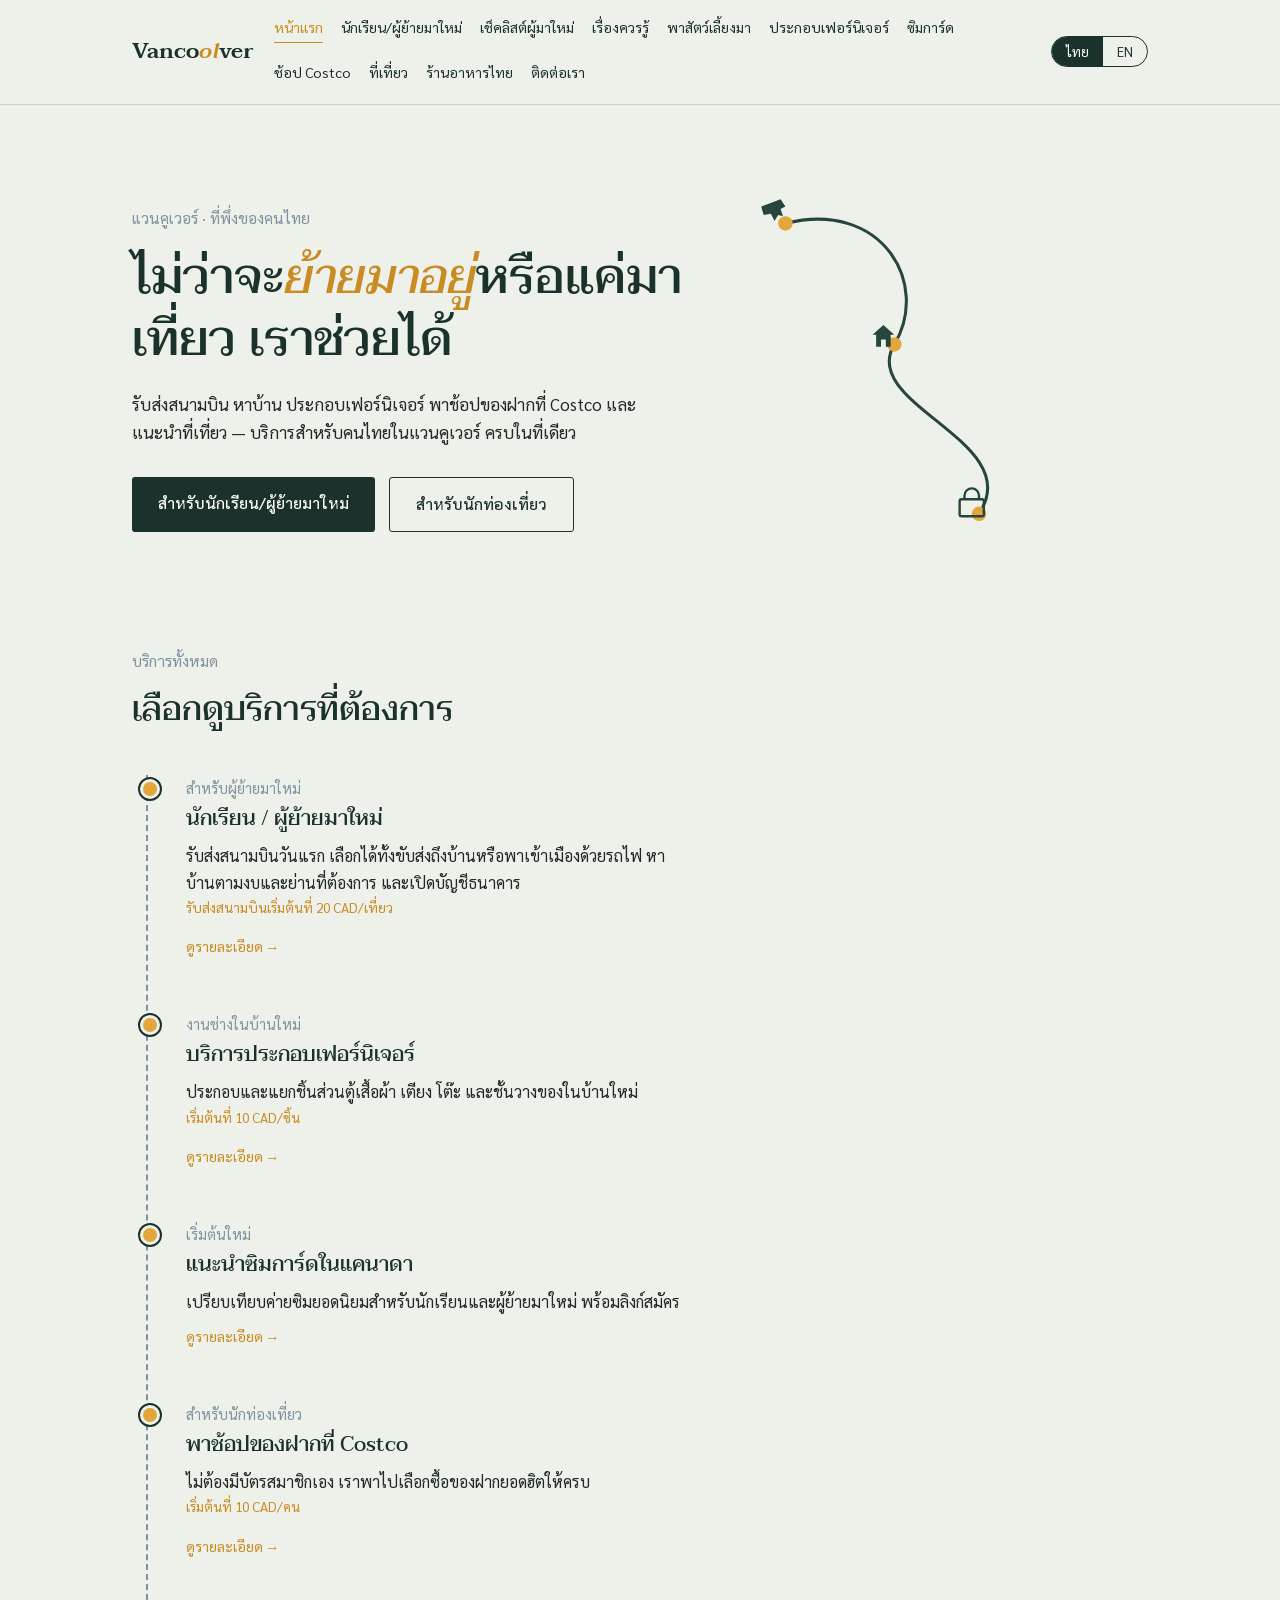
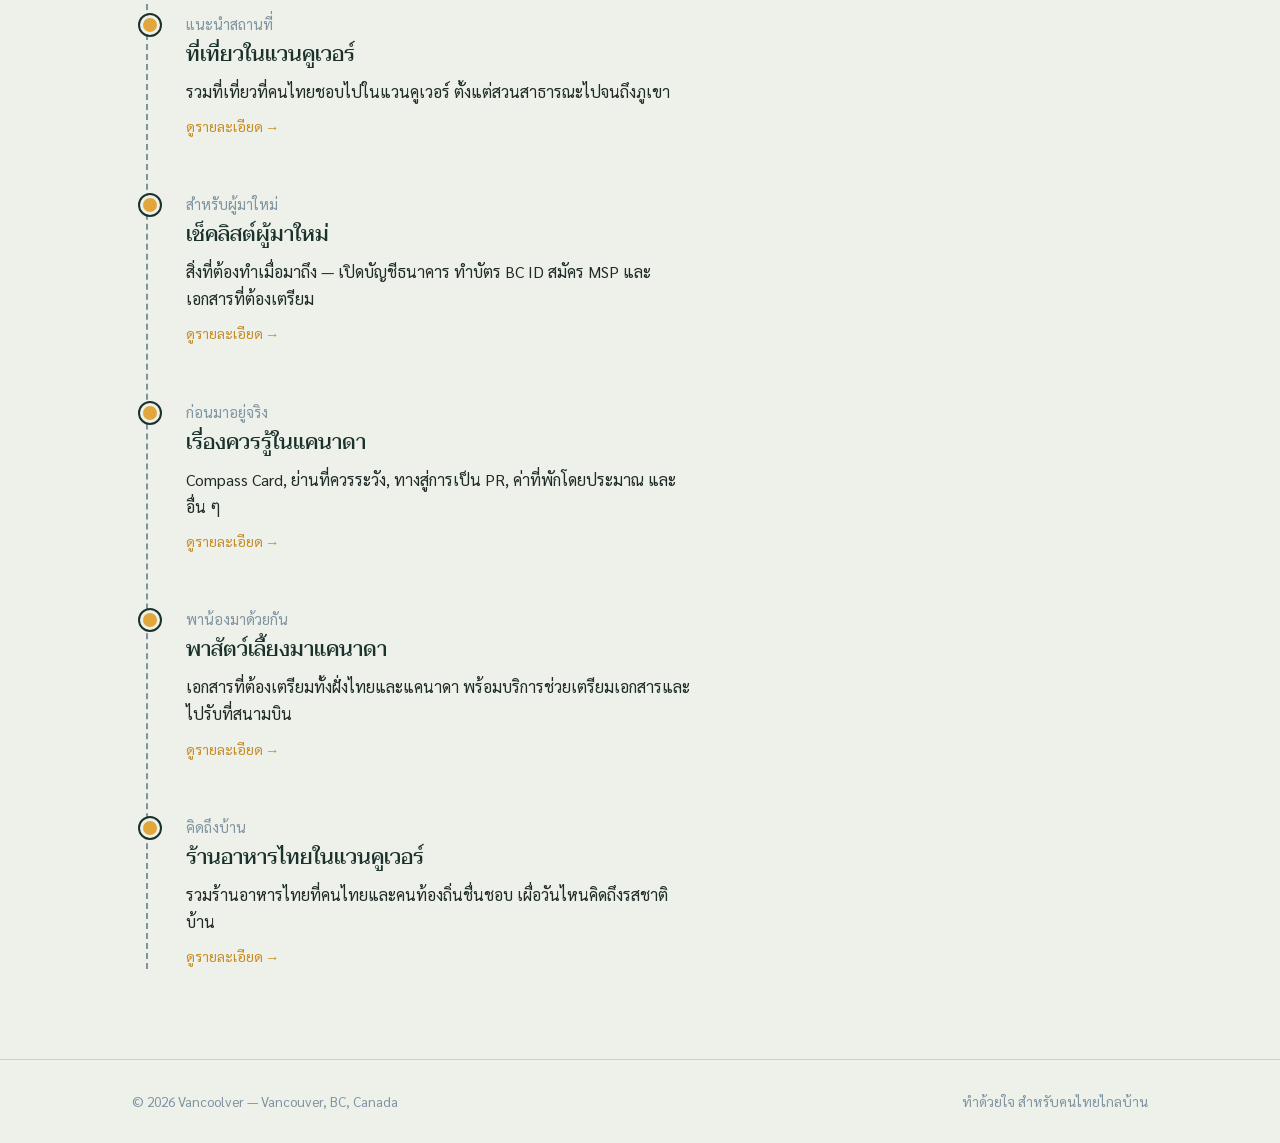
==== commit d79af16b: "Move Compass Card to first in checklist; add pet travel page - Reorder checklist.html so the Compass" ====
--- a/index.html
+++ b/index.html
@@ -193,6 +193,7 @@
       <a href="students.html"><span class="th">นักเรียน/ผู้ย้ายมาใหม่</span><span class="en">Students &amp; newcomers</span></a>
       <a href="checklist.html"><span class="th">เช็คลิสต์ผู้มาใหม่</span><span class="en">Newcomer checklist</span></a>
       <a href="goodtoknow.html"><span class="th">เรื่องควรรู้</span><span class="en">Things to know</span></a>
+      <a href="pettravel.html"><span class="th">พาสัตว์เลี้ยงมา</span><span class="en">Pet travel</span></a>
       <a href="furniture.html"><span class="th">ประกอบเฟอร์นิเจอร์</span><span class="en">Furniture assembly</span></a>
       <a href="simcard.html"><span class="th">ซิมการ์ด</span><span class="en">SIM card</span></a>
       <a href="costco.html"><span class="th">ช้อป Costco</span><span class="en">Costco shopping</span></a>
@@ -341,6 +342,17 @@
         </a>
       </div>
       <div class="stop">
+        <a class="stop-link" href="pettravel.html">
+          <div class="stop-name"><span class="th">พาน้องมาด้วยกัน</span><span class="en">Bringing your pet</span></div>
+          <h3><span class="th">พาสัตว์เลี้ยงมาแคนาดา</span><span class="en">Flying your pet to Canada</span></h3>
+          <p>
+            <span class="th">เอกสารที่ต้องเตรียมทั้งฝั่งไทยและแคนาดา พร้อมบริการช่วยเตรียมเอกสารและไปรับที่สนามบิน</span>
+            <span class="en">The paperwork on both the Thailand and Canada sides, plus our document help and airport pickup service.</span>
+          </p>
+          <span class="go"><span class="th">ดูรายละเอียด →</span><span class="en">See details →</span></span>
+        </a>
+      </div>
+      <div class="stop">
         <a class="stop-link" href="thai-food.html">
           <div class="stop-name"><span class="th">คิดถึงบ้าน</span><span class="en">Missing home</span></div>
           <h3><span class="th">ร้านอาหารไทยในแวนคูเวอร์</span><span class="en">Thai restaurants in Vancouver</span></h3>
